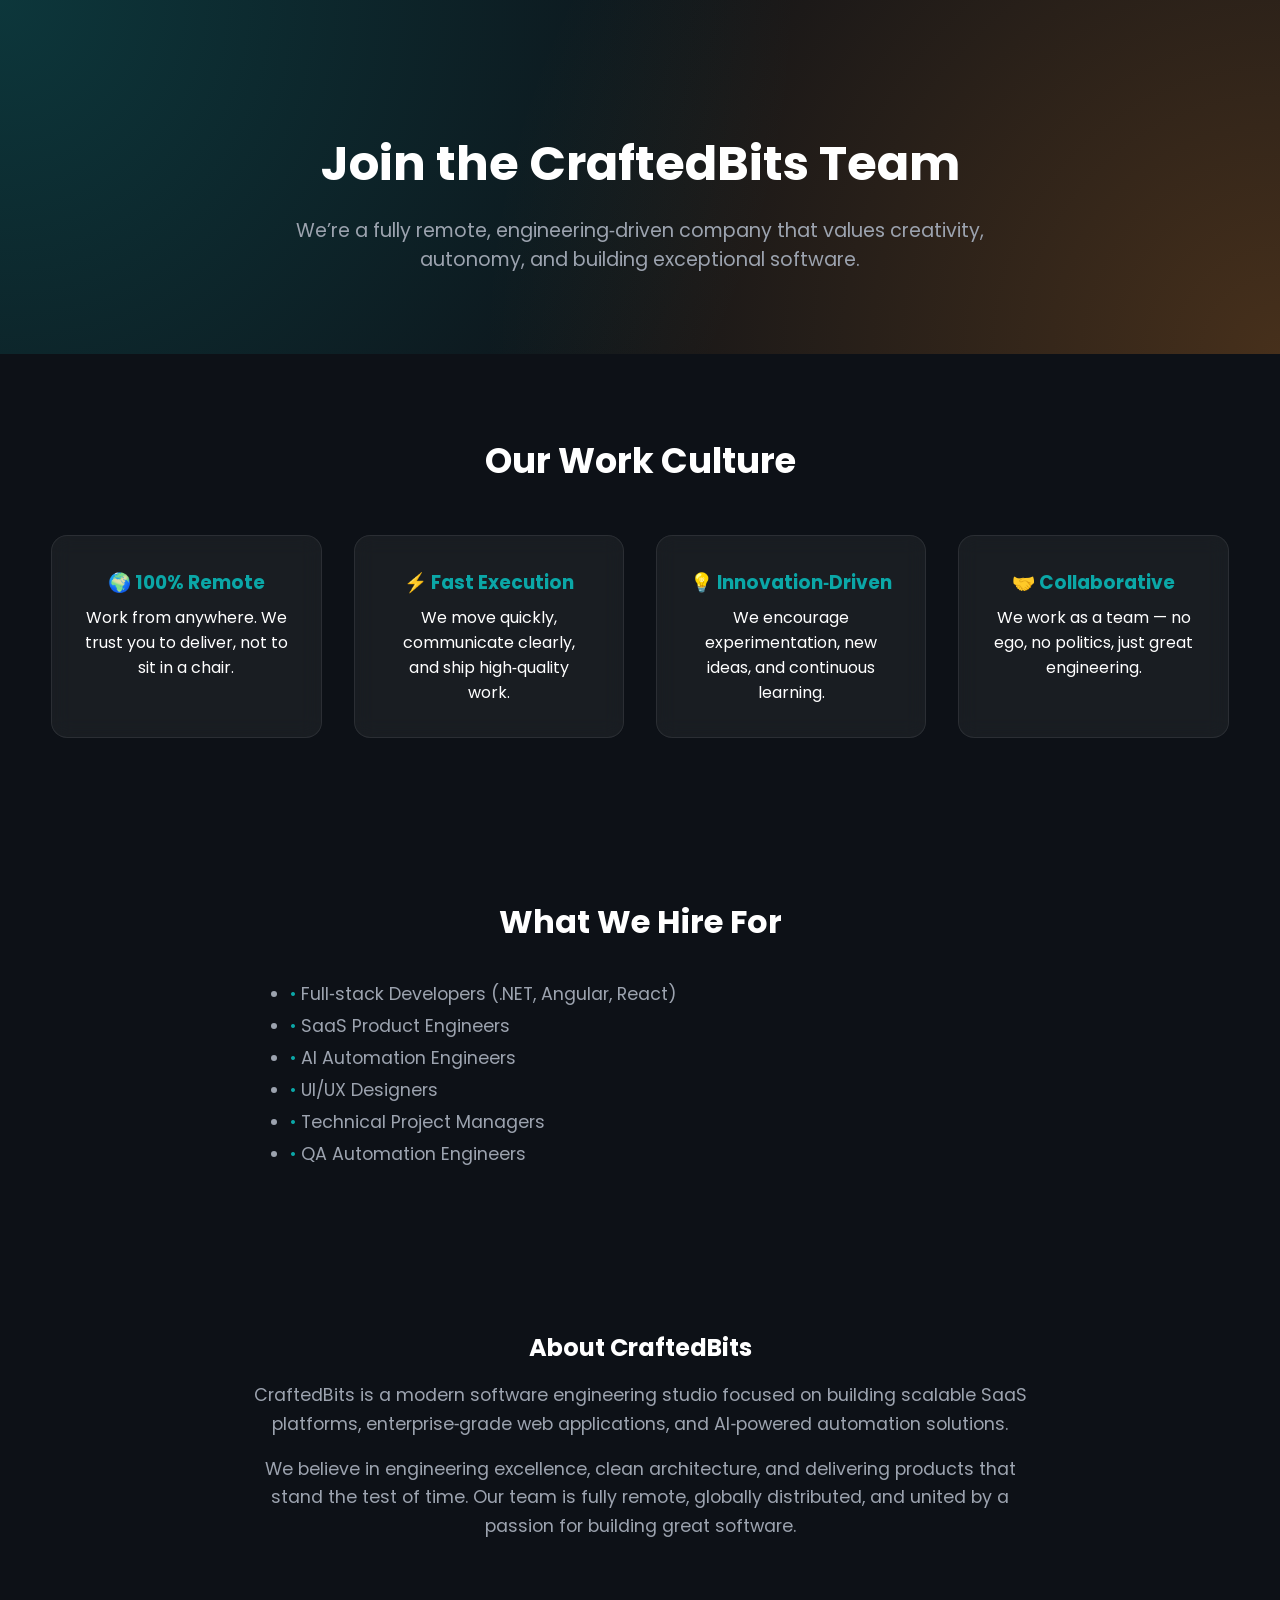
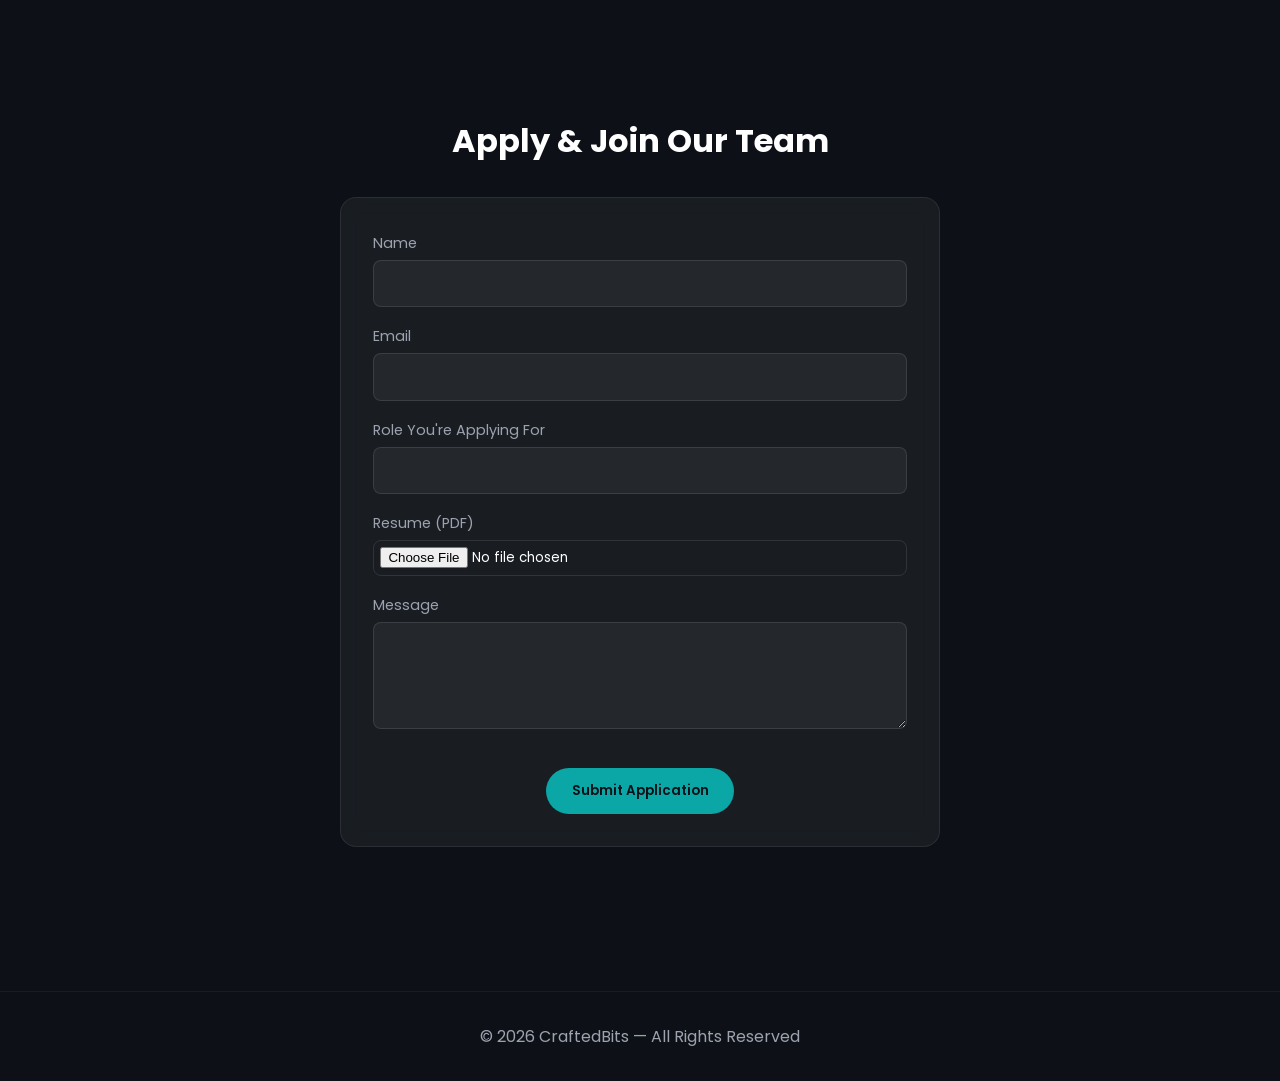
==== career.html @ dee3d3b2 "Add careers page HTML structure This file contains the complete HTML structure for the careers page," ====
<!DOCTYPE html>
<html lang="en">
<head>
  <meta charset="UTF-8" />
  <meta name="viewport" content="width=device-width, initial-scale=1.0" />
  <title>Careers — CraftedBits</title>

  <link href="https://fonts.googleapis.com/css2?family=Poppins:wght@300;400;600;700&display=swap" rel="stylesheet">

  <style>
    :root {
      --teal: #0ba7a7;
      --orange: #f28c28;
      --dark: #0d1117;
      --light: #ffffff;
      --gray: #9ca3af;
    }

    * {
      margin: 0;
      padding: 0;
      box-sizing: border-box;
      font-family: "Poppins", sans-serif;
    }

    body {
      background: var(--dark);
      color: var(--light);
      overflow-x: hidden;
    }

    /* HERO */
    .hero {
      padding: 8rem 4% 5rem;
      text-align: center;
      background: radial-gradient(circle at top left, rgba(11,167,167,0.25), transparent 60%),
                  radial-gradient(circle at bottom right, rgba(242,140,40,0.25), transparent 60%);
      animation: fadeIn 1.2s ease forwards;
      opacity: 0;
    }

    @keyframes fadeIn {
      from { opacity: 0; transform: translateY(40px); }
      to { opacity: 1; transform: translateY(0); }
    }

    .hero h1 {
      font-size: 3rem;
      font-weight: 700;
    }

    .hero p {
      margin-top: 1rem;
      font-size: 1.2rem;
      color: var(--gray);
      max-width: 700px;
      margin-left: auto;
      margin-right: auto;
    }

    /* CULTURE GRID */
    .culture {
      padding: 5rem 4%;
      text-align: center;
    }

    .culture h2 {
      font-size: 2.2rem;
      margin-bottom: 1rem;
    }

    .culture-grid {
      margin-top: 3rem;
      display: grid;
      grid-template-columns: repeat(auto-fit, minmax(260px, 1fr));
      gap: 2rem;
    }

    .culture-card {
      padding: 2rem;
      background: rgba(255,255,255,0.05);
      border-radius: 1rem;
      border: 1px solid rgba(255,255,255,0.08);
      backdrop-filter: blur(10px);
      transition: 0.4s;
    }

    .culture-card:hover {
      transform: translateY(-10px);
      border-color: var(--teal);
    }

    .culture-card h3 {
      margin-bottom: 0.5rem;
      color: var(--teal);
    }

    /* HIRING SECTION */
    .hiring {
      padding: 5rem 4%;
      text-align: center;
    }

    .hiring h2 {
      font-size: 2rem;
      margin-bottom: 1rem;
    }

    .hiring-list {
      margin-top: 2rem;
      max-width: 700px;
      margin-left: auto;
      margin-right: auto;
      text-align: left;
      color: var(--gray);
      font-size: 1.1rem;
      line-height: 2rem;
    }

    .hiring-list li::before {
      content: "• ";
      color: var(--teal);
    }

    /* COMPANY INFO */
    .company {
      padding: 5rem 4%;
      text-align: center;
    }

    .company p {
      max-width: 800px;
      margin: 1rem auto;
      color: var(--gray);
      font-size: 1.1rem;
      line-height: 1.8rem;
    }

    /* FORM */
    .apply {
      padding: 5rem 4%;
      text-align: center;
    }

    .apply h2 {
      font-size: 2rem;
      margin-bottom: 1rem;
    }

    form {
      margin-top: 2rem;
      max-width: 600px;
      margin-left: auto;
      margin-right: auto;
      background: rgba(255,255,255,0.05);
      padding: 2rem;
      border-radius: 1rem;
      border: 1px solid rgba(255,255,255,0.08);
      backdrop-filter: blur(10px);
    }

    .form-row {
      margin-bottom: 1rem;
      text-align: left;
    }

    label {
      font-size: 0.9rem;
      color: var(--gray);
    }

    input, textarea {
      width: 100%;
      padding: 0.8rem;
      margin-top: 0.3rem;
      border-radius: 0.5rem;
      border: 1px solid rgba(255,255,255,0.1);
      background: rgba(255,255,255,0.05);
      color: var(--light);
    }

    input[type="file"] {
      padding: 0.4rem;
      background: transparent;
    }

    button {
      margin-top: 1rem;
      padding: 0.8rem 1.6rem;
      border-radius: 50px;
      border: none;
      background: var(--teal);
      color: var(--dark);
      font-weight: 600;
      cursor: pointer;
      transition: 0.3s;
    }

    button:hover {
      filter: brightness(1.1);
    }

    /* FOOTER */
    footer {
      padding: 2rem;
      text-align: center;
      color: var(--gray);
      border-top: 1px solid rgba(255,255,255,0.05);
      margin-top: 4rem;
    }
  </style>
</head>

<body>

  <!-- HERO -->
  <section class="hero">
    <h1>Join the CraftedBits Team</h1>
    <p>We’re a fully remote, engineering‑driven company that values creativity, autonomy, and building exceptional software.</p>
  </section>

  <!-- CULTURE -->
  <section class="culture">
    <h2>Our Work Culture</h2>

    <div class="culture-grid">
      <div class="culture-card">
        <h3>🌍 100% Remote</h3>
        <p>Work from anywhere. We trust you to deliver, not to sit in a chair.</p>
      </div>

      <div class="culture-card">
        <h3>⚡ Fast Execution</h3>
        <p>We move quickly, communicate clearly, and ship high‑quality work.</p>
      </div>

      <div class="culture-card">
        <h3>💡 Innovation‑Driven</h3>
        <p>We encourage experimentation, new ideas, and continuous learning.</p>
      </div>

      <div class="culture-card">
        <h3>🤝 Collaborative</h3>
        <p>We work as a team — no ego, no politics, just great engineering.</p>
      </div>
    </div>
  </section>

  <!-- HIRING -->
  <section class="hiring">
    <h2>What We Hire For</h2>

    <ul class="hiring-list">
      <li>Full‑stack Developers (.NET, Angular, React)</li>
      <li>SaaS Product Engineers</li>
      <li>AI Automation Engineers</li>
      <li>UI/UX Designers</li>
      <li>Technical Project Managers</li>
      <li>QA Automation Engineers</li>
    </ul>
  </section>

  <!-- COMPANY INFO -->
  <section class="company">
    <h2>About CraftedBits</h2>
    <p>
      CraftedBits is a modern software engineering studio focused on building scalable SaaS platforms,
      enterprise‑grade web applications, and AI‑powered automation solutions.
    </p>
    <p>
      We believe in engineering excellence, clean architecture, and delivering products that stand the test of time.
      Our team is fully remote, globally distributed, and united by a passion for building great software.
    </p>
  </section>

  <!-- APPLY FORM -->
  <section class="apply">
    <h2>Apply & Join Our Team</h2>

    <form action="https://formspree.io/f/xeewwayg" method="POST" enctype="multipart/form-data">
      <div class="form-row">
        <label>Name</label>
        <input type="text" name="name" required>
      </div>

      <div class="form-row">
        <label>Email</label>
        <input type="email" name="email" required>
      </div>

      <div class="form-row">
        <label>Role You're Applying For</label>
        <input type="text" name="role" required>
      </div>

      <div class="form-row">
        <label>Resume (PDF)</label>
        <input type="file" name="resume" accept=".pdf" required>
      </div>

      <div class="form-row">
        <label>Message</label>
        <textarea name="message" rows="4" required></textarea>
      </div>

      <button type="submit">Submit Application</button>
    </form>
  </section>

  <footer>
    © 2026 CraftedBits — All Rights Reserved
  </footer>

</body>
</html>
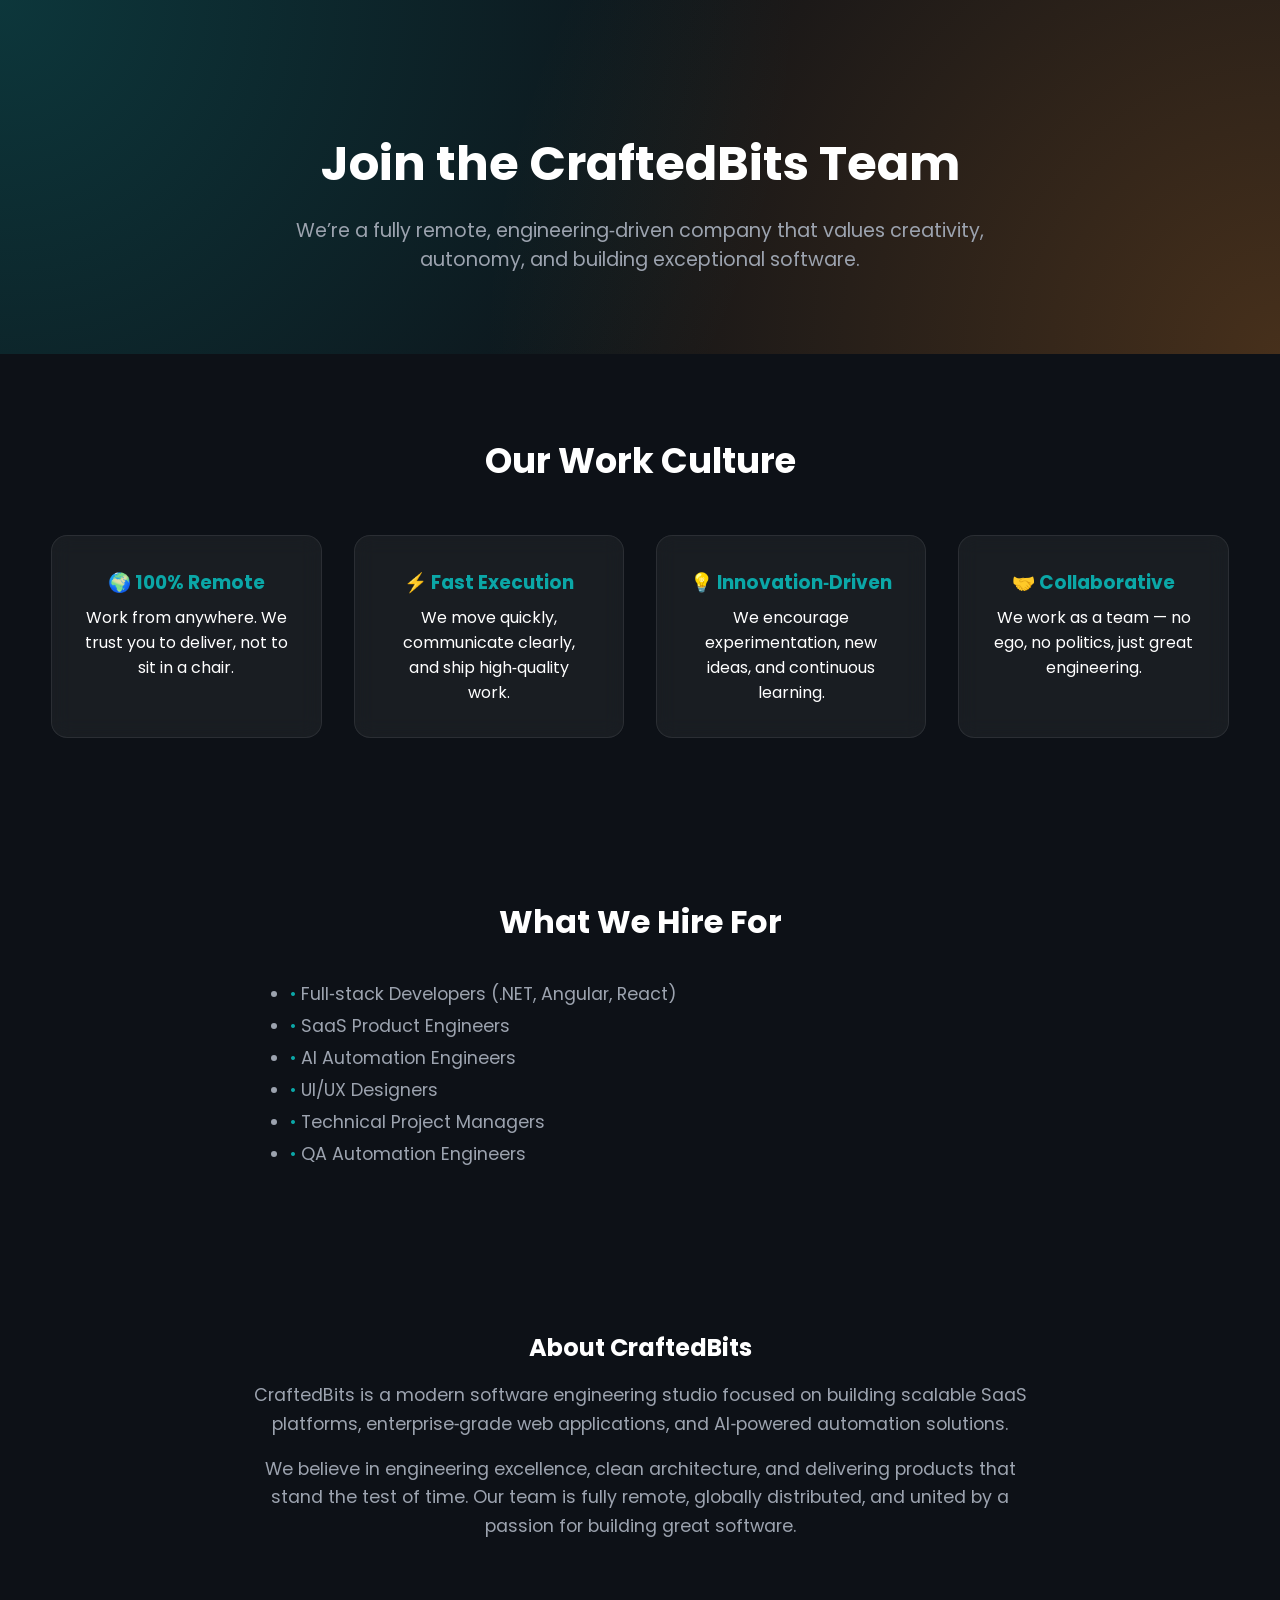
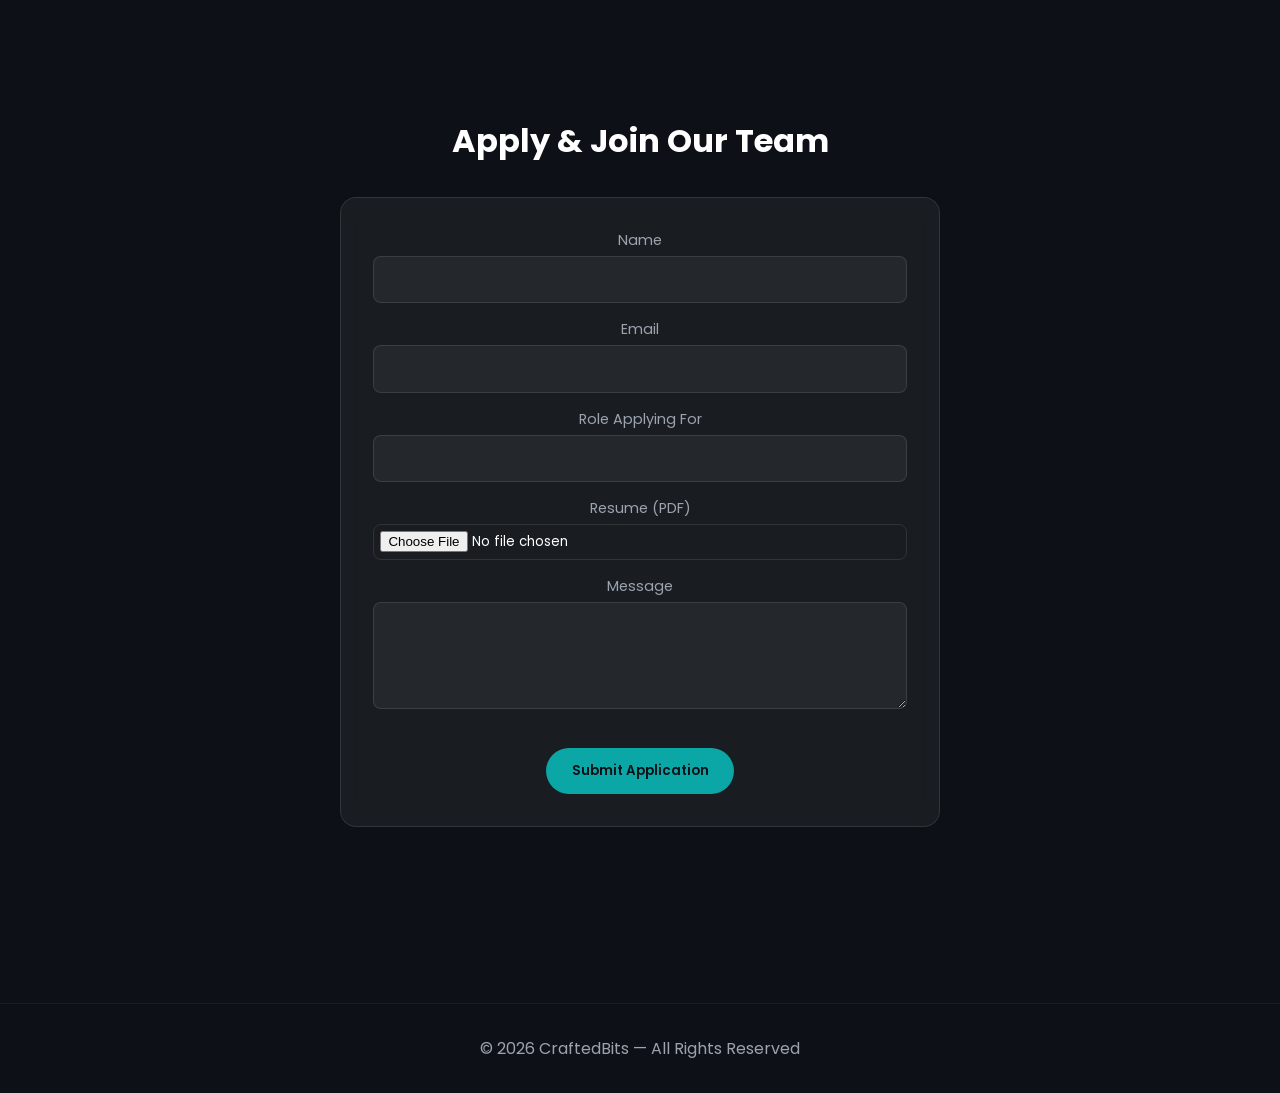
==== commit 57ebd710: "Update application form to use Web3Forms" ====
--- a/career.html
+++ b/career.html
@@ -148,25 +148,23 @@
     }
 
     form {
-      margin-top: 2rem;
       max-width: 600px;
-      margin-left: auto;
-      margin-right: auto;
-      background: rgba(255,255,255,0.05);
-      padding: 2rem;
-      border-radius: 1rem;
-      border: 1px solid rgba(255,255,255,0.08);
-      backdrop-filter: blur(10px);
+    margin: 2rem auto;
+    padding: 2rem;
+    background: rgba(255,255,255,0.05);
+    border-radius: 1rem;
+    border: 1px solid rgba(255,255,255,0.1);
+    backdrop-filter: blur(10px);
     }
 
     .form-row {
       margin-bottom: 1rem;
-      text-align: left;
     }
 
     label {
-      font-size: 0.9rem;
-      color: var(--gray);
+      display: block;
+    font-size: 0.9rem;
+    color: #9ca3af;
     }
 
     input, textarea {
@@ -277,34 +275,49 @@
   <section class="apply">
     <h2>Apply & Join Our Team</h2>
 
-    <form action="https://formspree.io/f/xeewwayg" method="POST" enctype="multipart/form-data">
-      <div class="form-row">
-        <label>Name</label>
-        <input type="text" name="name" required>
-      </div>
-
-      <div class="form-row">
-        <label>Email</label>
-        <input type="email" name="email" required>
-      </div>
-
-      <div class="form-row">
-        <label>Role You're Applying For</label>
-        <input type="text" name="role" required>
-      </div>
-
-      <div class="form-row">
-        <label>Resume (PDF)</label>
-        <input type="file" name="resume" accept=".pdf" required>
-      </div>
-
-      <div class="form-row">
-        <label>Message</label>
-        <textarea name="message" rows="4" required></textarea>
-      </div>
-
-      <button type="submit">Submit Application</button>
-    </form>
+    <form action="https://api.web3forms.com/submit" method="POST" enctype="multipart/form-data" id="applyForm">
+
+  <!-- REQUIRED: Your Web3Forms Access Key -->
+  <input type="hidden" name="access_key" value="2d6073d6-ea1d-43d1-a3f4-c0edcab0820d">
+
+  <!-- OPTIONAL: Redirect after success -->
+  <input type="hidden" name="redirect" value="https://yourwebsite.com/success.html">
+
+  <div class="form-row">
+    <label>Name</label>
+    <input type="text" name="name" required>
+  </div>
+
+  <div class="form-row">
+    <label>Email</label>
+    <input type="email" name="email" required>
+  </div>
+
+  <div class="form-row">
+    <label>Role Applying For</label>
+    <input type="text" name="role" required>
+  </div>
+
+  <div class="form-row">
+    <label>Resume (PDF)</label>
+    <input type="file" name="resume" accept=".pdf,.doc,.docx" required>
+  </div>
+
+  <div class="form-row">
+    <label>Message</label>
+    <textarea name="message" rows="4" required></textarea>
+  </div>
+
+  <button type="submit">Submit Application</button>
+
+</form>
+
+<!-- SUCCESS MESSAGE HANDLER -->
+<script>
+document.getElementById("applyForm").addEventListener("submit", function() {
+  alert("Submitting your application…");
+});
+</script>
   </section>
 
   <footer>
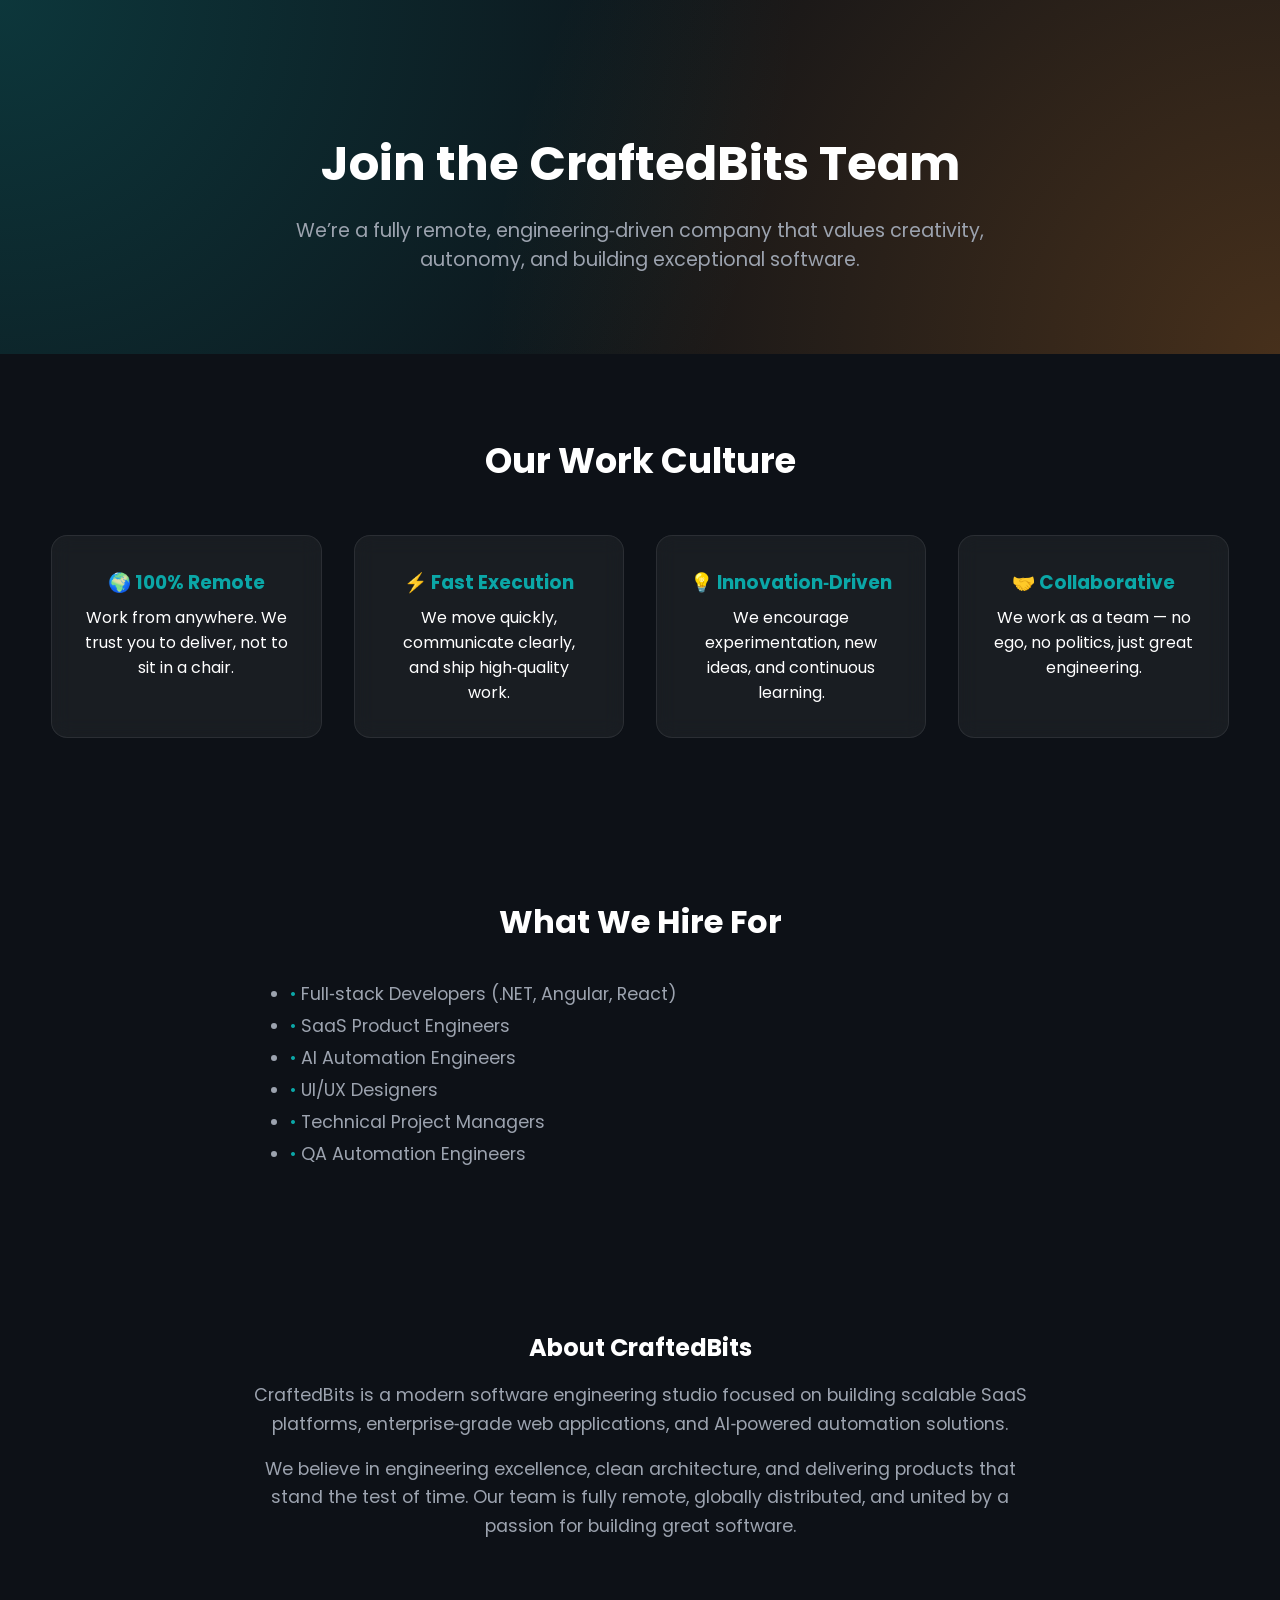
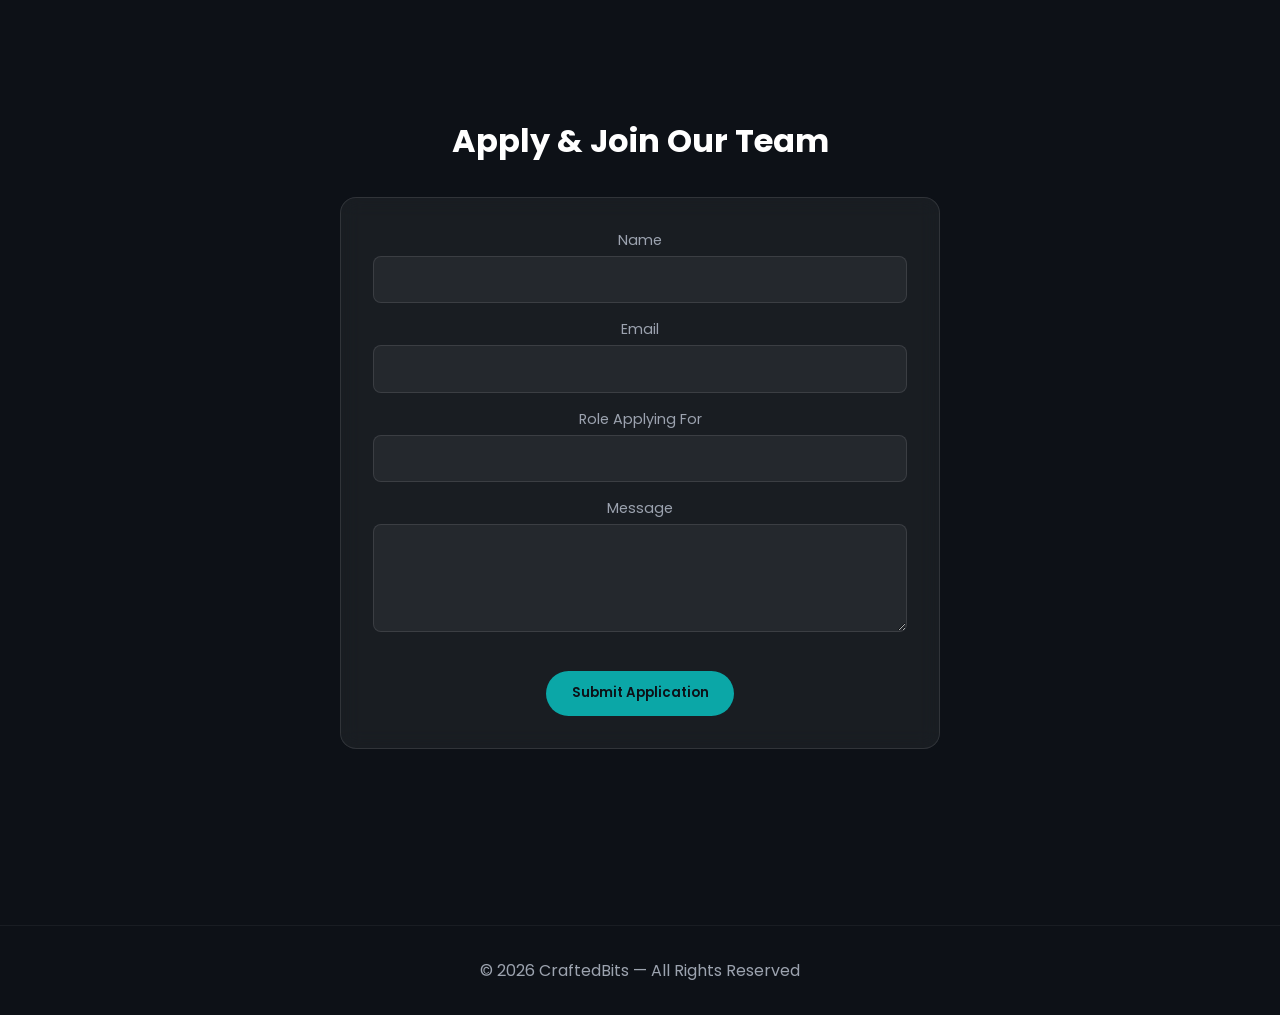
==== commit 58fd3286: "Remove resume upload input from career form Removed the resume upload section from the form." ====
--- a/career.html
+++ b/career.html
@@ -297,12 +297,6 @@
     <label>Role Applying For</label>
     <input type="text" name="role" required>
   </div>
-
-  <div class="form-row">
-    <label>Resume (PDF)</label>
-    <input type="file" name="resume" accept=".pdf,.doc,.docx" required>
-  </div>
-
   <div class="form-row">
     <label>Message</label>
     <textarea name="message" rows="4" required></textarea>
